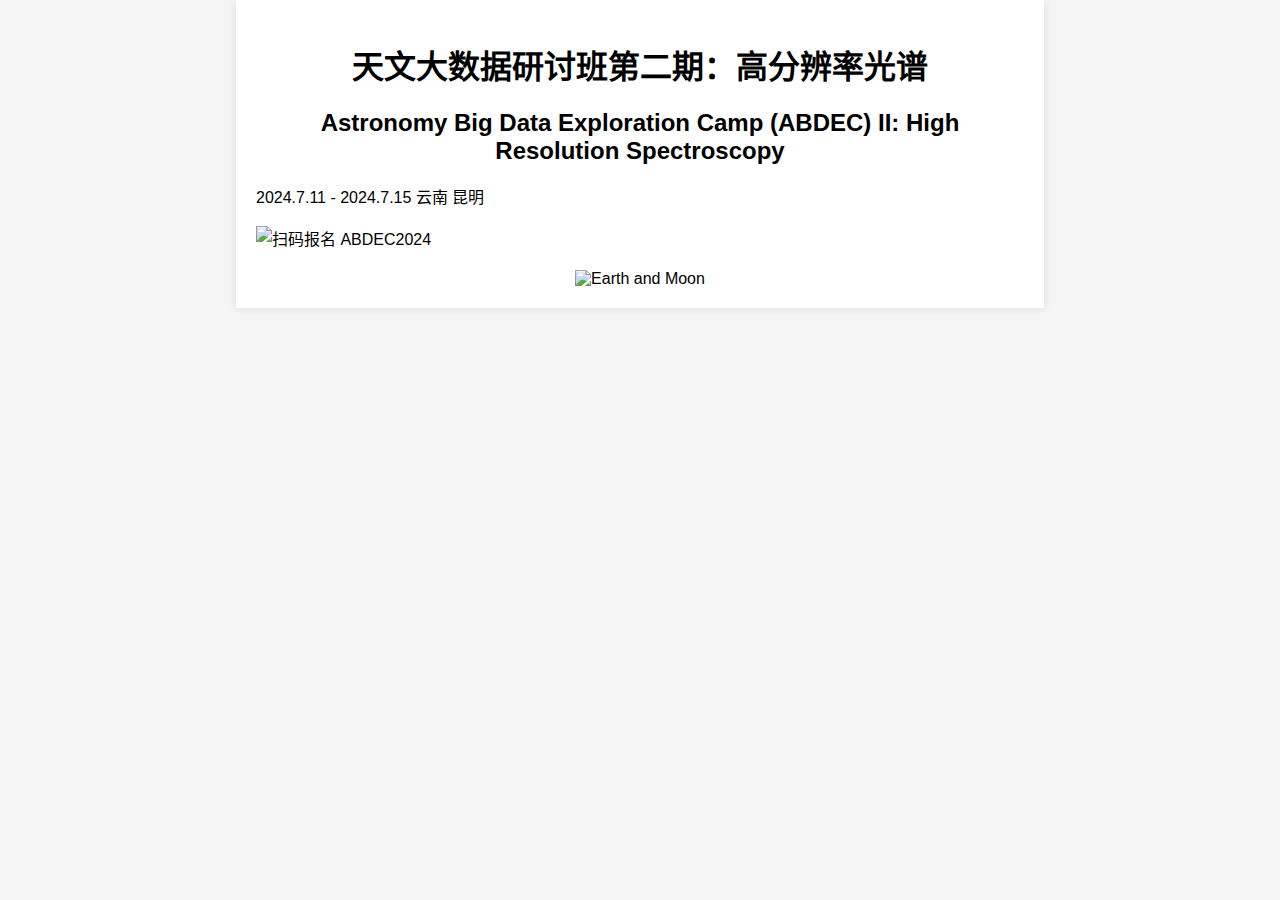
==== index.html @ 36eb04c5 "html" ====
<!DOCTYPE html>
<html lang="zh-CN">
<head>
    <meta charset="UTF-8">
    <meta name="viewport" content="width=device-width, initial-scale=1.0">
    <title>天文大数据研讨班第二期：高分辨率光谱</title>
    <link rel="stylesheet" href="styles.css">
</head>
<body>
    <div class="container">
        <h1>天文大数据研讨班第二期：高分辨率光谱</h1>
        <h2>Astronomy Big Data Exploration Camp (ABDEC) II: High Resolution Spectroscopy</h2>
        <p>2024.7.11 - 2024.7.15 云南 昆明</p>
        <!-- 内容略 -->
        <img src="images/qrcode.png" alt="扫码报名 ABDEC2024">
        <div class="footer">
            <img src="images/earth_moon.png" alt="Earth and Moon">
        </div>
    </div>
    <script src="script.js"></script>
</body>
</html>
---- styles.css ----
body {
    font-family: Arial, sans-serif;
    margin: 0;
    padding: 0;
    background-color: #f5f5f5;
}

.container {
    width: 60%;
    margin: 0 auto;
    background-color: #fff;
    padding: 20px;
    box-shadow: 0 0 10px rgba(0, 0, 0, 0.1);
}

h1, h2, h3 {
    text-align: center;
}

p, ul, li {
    font-size: 16px;
    line-height: 1.6;
}

ul {
    list-style-type: disc;
    padding-left: 20px;
}

.footer {
    text-align: center;
    margin-top: 20px;
}

.footer img {
    width: 100px;
    height: auto;
}
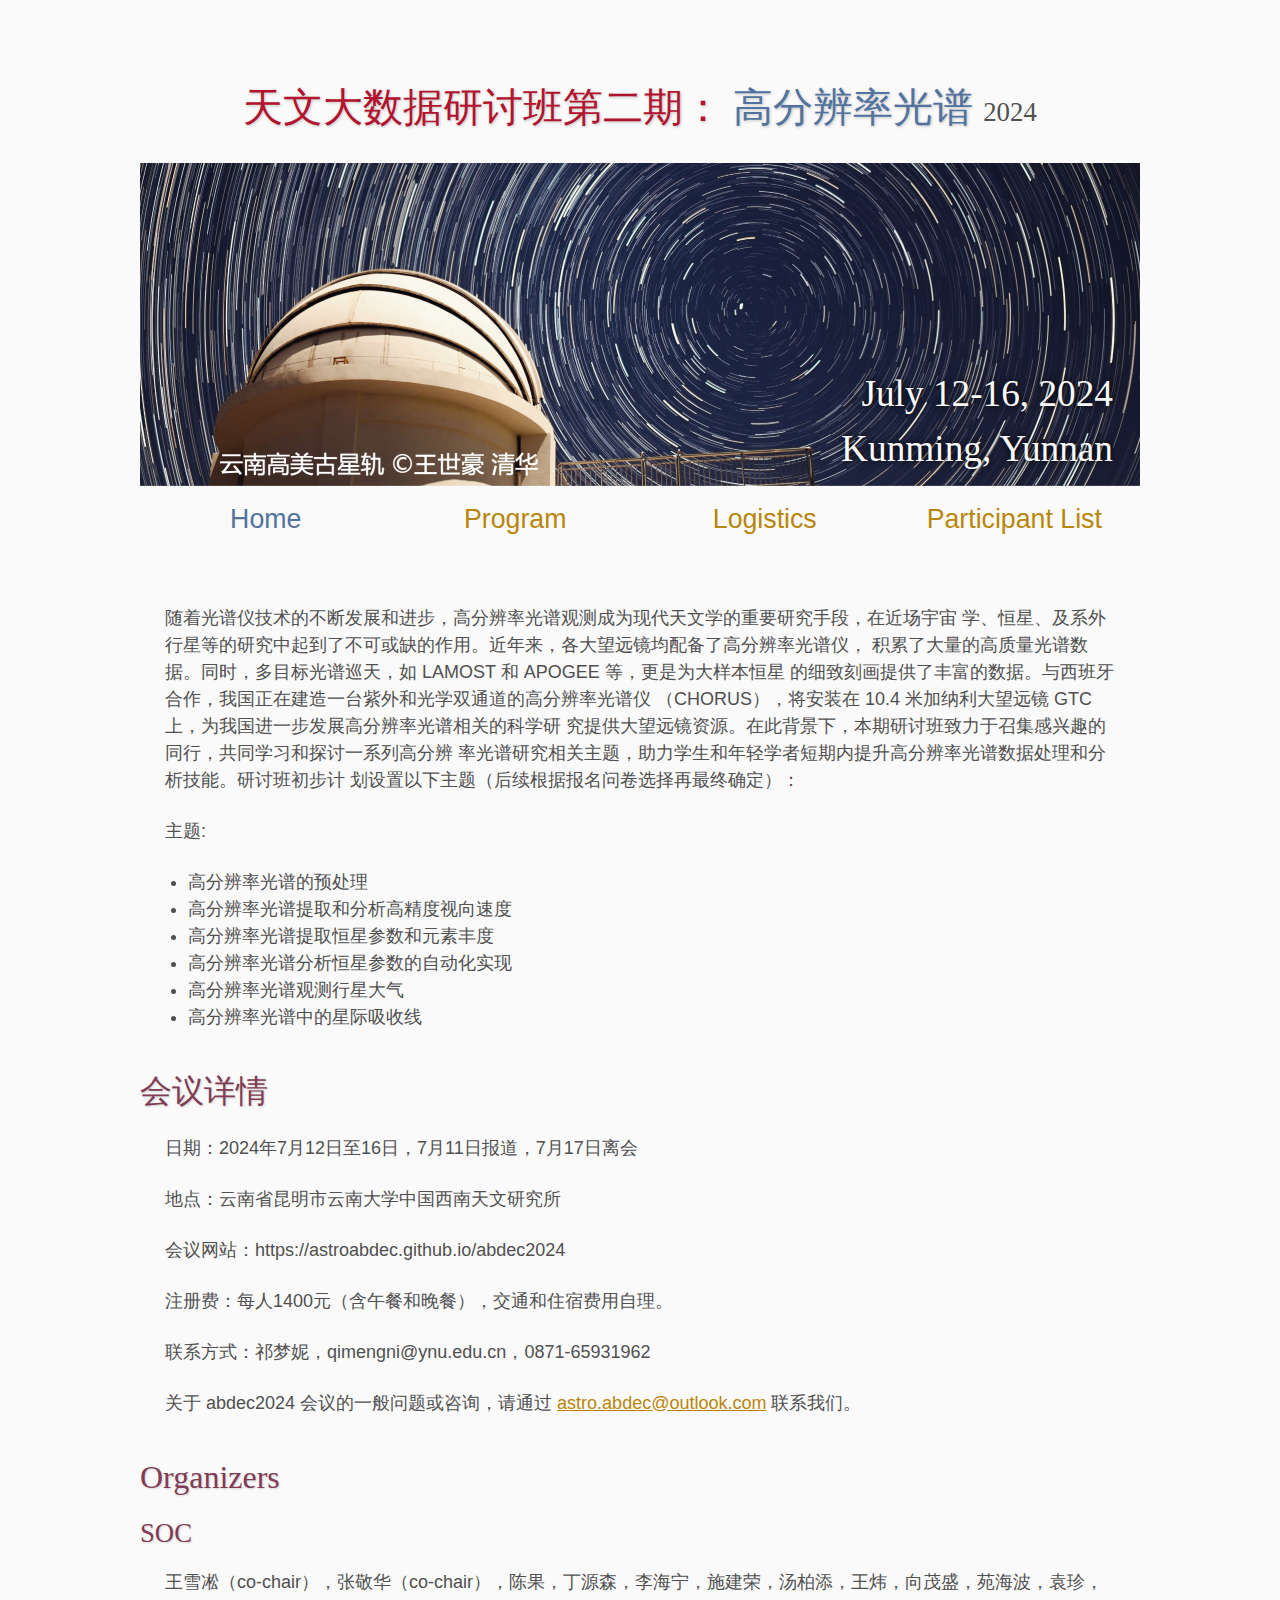
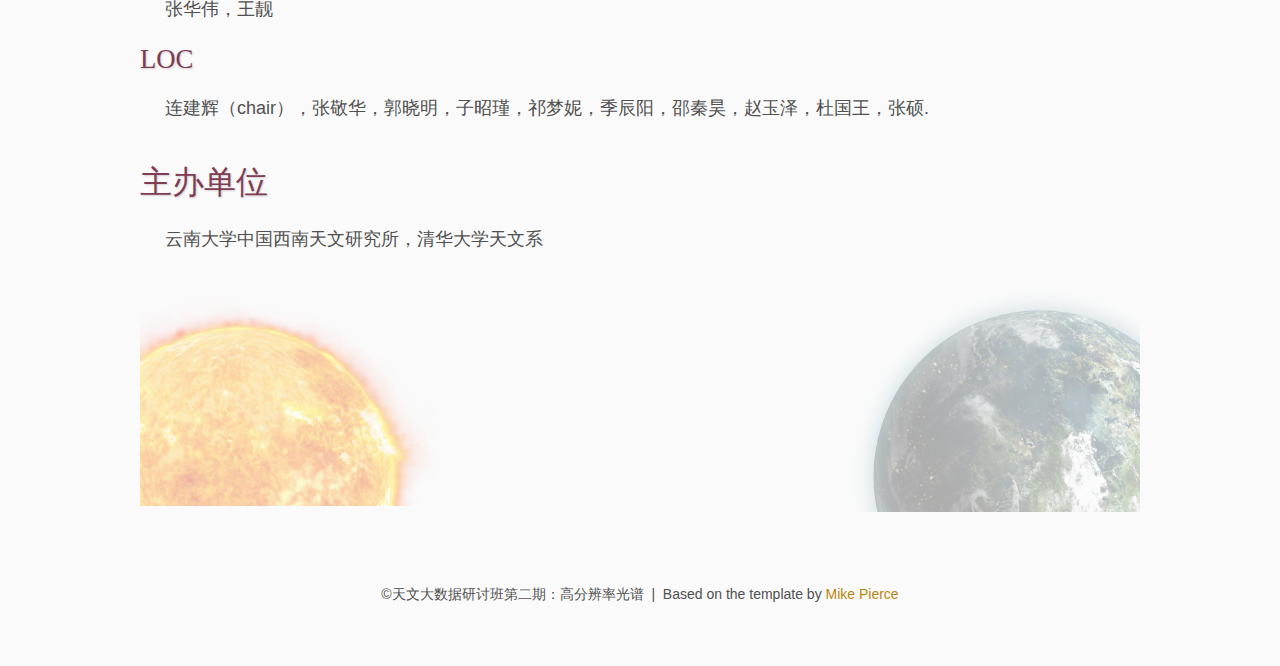
==== commit 66179d7d: "update web html" ====
--- a/index.html
+++ b/index.html
@@ -1,22 +1,92 @@
+
 <!DOCTYPE html>
-<html lang="zh-CN">
-<head>
-    <meta charset="UTF-8">
-    <meta name="viewport" content="width=device-width, initial-scale=1.0">
-    <title>天文大数据研讨班第二期：高分辨率光谱</title>
-    <link rel="stylesheet" href="styles.css">
-</head>
-<body>
-    <div class="container">
-        <h1>天文大数据研讨班第二期：高分辨率光谱</h1>
-        <h2>Astronomy Big Data Exploration Camp (ABDEC) II: High Resolution Spectroscopy</h2>
-        <p>2024.7.11 - 2024.7.15 云南 昆明</p>
-        <!-- 内容略 -->
-        <img src="images/qrcode.png" alt="扫码报名 ABDEC2024">
-        <div class="footer">
-            <img src="images/earth_moon.png" alt="Earth and Moon">
-        </div>
+<html lang="en">
+  <head>
+    <meta http-equiv="content-type" content="text/html; charset=UTF-8">
+    <base href=".">
+    <link rel="shortcut icon" type="image/png" href="assets/favicon.png">
+    <link rel="stylesheet" type="text/css" media="all" href="assets/main.css">
+    <meta name="description" content="EPF2023">
+    <meta name="resource-type" content="document">
+    <meta name="distribution" content="global">
+    <meta name="KeyWords" content="Conference">
+    <title>高分辨率光谱 <- 天文大数据研讨班第二期</title>
+  </head>
+  <body>
+    <div class="banner"> <img src="assets/banner_.png" class="imgbanner" alt="Astronomy Big Data Exploration Camp (ABDEC) II: High Resolution Spectroscopy">
+      <div class="top-left"> <span class="title1">天文大数据研讨班第二期： </span><span
+
+          class="title2">高分辨率光谱</span> <span class="year">2024</span> 
+      </div>
+      
+      <div class="bottom-right">&nbsp; July 12-16, 2024<br>
+        Kunming, Yunnan</div>
+      <div class="cite"></div>
     </div>
-    <script src="script.js"></script>
-</body>
+    <table class="navigation">
+      <tbody>
+        <tr>
+          <td class="navigation"> <a class="current" title="Conference Home Page"
+
+              href="/abdec2024">Home</a> </td>
+          
+          </td>
+          <td class="navigation"> <a title="Conference Program" href="#">Program</a>
+          </td>
+          <td class="navigation"> <a title="Logistics of the Conference" href="#">Logistics</a>
+          </td>
+          <td class="navigation"> <a title="Conference Participant List" href="participant_list.html">Participant
+              List</a> </td>
+        </tr>
+      </tbody>
+    </table>
+    <br>
+    
+    <p>随着光谱仪技术的不断发展和进步，高分辨率光谱观测成为现代天文学的重要研究手段，在近场宇宙
+        学、恒星、及系外行星等的研究中起到了不可或缺的作用。近年来，各大望远镜均配备了高分辨率光谱仪，
+        积累了大量的高质量光谱数据。同时，多目标光谱巡天，如 LAMOST 和 APOGEE 等，更是为大样本恒星
+        的细致刻画提供了丰富的数据。与西班牙合作，我国正在建造一台紫外和光学双通道的高分辨率光谱仪
+        （CHORUS），将安装在 10.4 米加纳利大望远镜 GTC 上，为我国进一步发展高分辨率光谱相关的科学研
+        究提供大望远镜资源。在此背景下，本期研讨班致力于召集感兴趣的同行，共同学习和探讨一系列高分辨
+        率光谱研究相关主题，助力学生和年轻学者短期内提升高分辨率光谱数据处理和分析技能。研讨班初步计
+        划设置以下主题（后续根据报名问卷选择再最终确定）：</p>
+      <p>主题:</p>
+      <ul class="list">
+        <li class="list">高分辨率光谱的预处理</li>
+        <li class="list">高分辨率光谱提取和分析高精度视向速度</li>
+        <li class="list">高分辨率光谱提取恒星参数和元素丰度</li>
+        <li class="list">高分辨率光谱分析恒星参数的自动化实现</li>
+        <li class="list">高分辨率光谱观测行星大气</li>
+        <li class="list">高分辨率光谱中的星际吸收线</li>
+      </ul>
+      <h2>会议详情</h2> 
+      <p>日期：2024年7月12日至16日，7月11日报道，7月17日离会</p>
+      <p>地点：云南省昆明市云南大学中国西南天文研究所</p>
+      <p>会议网站：https://astroabdec.github.io/abdec2024</p>
+      <p>注册费：每人1400元（含午餐和晚餐），交通和住宿费用自理。</p>
+      <p>联系方式：祁梦妮，qimengni@ynu.edu.cn，0871-65931962</p>
+      <p>
+        关于 abdec2024 会议的一般问题或咨询，请通过 <a href="mailto:astro.abdec@outlook.com">astro.abdec@outlook.com</a> 联系我们。
+      </p>
+
+    
+    <h2>Organizers</h2>
+        <h3 class="two-colum-title">SOC</h3>
+        <p>王雪凇（co-chair），张敬华（co-chair），陈果，丁源森，李海宁，施建荣，汤柏添，王炜，向茂盛，苑海波，袁珍，张华伟，王靓</p>
+    <h3 class="two-colum-title">LOC</h3>
+    <p>连建辉（chair），张敬华，郭晓明，子昭瑾，祁梦妮，季辰阳，邵秦昊，赵玉泽，杜国王，张硕.
+    </p>
+   
+    <h2>主办单位</h2>
+    <p>云南大学中国西南天文研究所，清华大学天文系</p>
+    <div class="images-side-by-side">
+        <img src="assets/sun.png" style="" alt="Sun Image" class="side-image_sun">
+        <img src="assets/earth.png" alt="Earth Image" class="side-image_earth">
+    </div>
+    <footer> ©天文大数据研讨班第二期：高分辨率光谱 &nbsp;|&nbsp; Based
+      on the template by <a href="https://github.com/mikepierce">Mike Pierce</a>
+    </footer>
+
+
+  </body>
 </html>
--- a/assets/main.css
+++ b/assets/main.css
@@ -0,0 +1,175 @@
+/* main.css */
+
+/* These are the colors and fonts used throughout the webpage.
+ * I've listed them here so that a user may easily
+ * do a search-and-replace for these to change the site theme.
+ *   'Roboto',sans-serif; Font for the title text
+ *   'Roboto-Slab',serif; Font for the body text 
+ *   #fafafa; Background color of the site
+ *   #505050; Foreground (text) color of the site
+ *   #52739e; Navy, "Template" in the logo, current page in navigation, special titles in the Program
+ *   #b2132e; Reddish, "Conference" in the logo, hover color for links
+ *   #813c54; Heading color, titles in the Program
+ *   #b8860b; Dark Goldenrod, color for links
+ */
+
+@import url("font.css");
+
+*{
+    border:0;
+    font:inherit;
+    font-size:1em;
+    margin:0;
+    padding:0;
+    vertical-align:baseline;
+}
+
+body{
+    background-color: #fafafa;
+    background-size: cover;
+    background-attachment: fixed;
+    color: #505050; 
+    text-align:left;
+    font-family:'Roboto',sans-serif;
+    font-size:1em;
+    line-height:1.5em;
+    margin: 60px auto;
+    width: 1000px;
+}
+
+a{color: #b8860b; text-decoration:none;}
+a.current{color: #52739e;}
+a.current:hover{color: #e82945;}
+a:hover{color: #b2132e;}
+a:active{color: #e82945;}
+h1,h2,h3,h4{clear:left; color: #813c54; margin:1.5em 0em 1em 0em; font-family:'Roboto Slab',serif; text-shadow: 1px 1px 2px #d0d0d0;}
+h1{font-size:2.67em;}
+h2{font-size:2.00em;}
+h3{font-size:1.67em;}
+h4{font-size:1.33em;}
+p{list-style:none; margin:24px auto 24px auto; padding:0px; width:950px; text-align:left;}
+p,li{font-size:18px; line-height:1.5;}
+li a, p a {text-decoration:underline; text-decoration-color:#b8860b;}
+ul{list-style:none; margin:20px auto 0px auto; padding:0px; width:800px; text-align:left;}
+ul li{list-style:none; margin:0px auto 0px auto; padding:0px; text-align:left;}
+i,em{font-style:italic;}
+b,strong{font-weight:bold;}
+sup{
+    vertical-align: super;
+    font-size: 0.8em;
+    line-height: 0;
+}
+sub{
+    vertical-align: sub;
+    font-size: 0.8em;
+    line-height: 0;
+}
+table{
+    width: 1000px;
+    margin: 12px auto 24px auto;
+    float: center;
+    /* UNCOMMENT THIS FOR DEBUGGING THE ALIGNMENT */
+    /*border: 1px solid black;*/
+}
+th,td{
+    text-align: left;
+    /* UNCOMMENT THIS FOR DEBUGGING THE ALIGNMENT */
+    /*border: 1px solid black;*/
+}
+
+/* Website Banner */
+.banner {position: relative; font-family:'Roboto Slab',serif;}
+.top-left {font-size:2.5em; color: #505050; background: #fafafa; text-align: center; width: 1000px; height: 67px; position: absolute; padding: 36px 0 0 0; top: 0px;}
+.bottom-right {font-size:2.33em; color: #fafafa; line-height: 1.5em; width: auto; height: 100px; padding: 0px 27px 27px 0px; text-align: right; position: absolute; bottom: 0px; right: 0px; text-shadow: 0px 0px 6px #000000;}
+.cite{font-size:0.7em;line-height: 0.7em;vertical-align: bottom;color:#fafafa;width: auto;height: 20px;position: absolute; bottom: 0px; left: 5px;}
+/* Conference Title Logo */
+.title1{color: #b2132e; text-shadow: 1px 1px 3px #c0c0c0;} 
+.title2{color: #52739e; text-shadow: 1px 1px 3px #c0c0c0;}
+.year{color: #505050; font-size:0.67em; font-weight: lighter;}
+
+/* Navigation Links (Home, Registration, etc) */
+table.navigation{width:1000px;}
+td.navigation{font-size:1.67em; white-space:nowrap; width:20%; text-align:center; vertical-align:middle; padding:0px 0px 0px 0px;}
+/*  左右两列*/
+h3.two-colum-title { margin: 20px auto 0px auto;}
+div.two-column-layout {margin-top: 0px;margin-left: auto;width: 100%;display: grid; /* 使用 CSS Grid 布局 */
+    grid-template-columns: 60% 40%; /* 将容器分成两列，每列的宽度平分 */
+    grid-gap: 0px; padding-left: 20px;/* 设置列之间的间隔为 0px */}
+ul.list {list-style:circle; margin-left: 24px;}
+li.list{list-style:disc;margin-left: 24px;}
+/*table in logistic page*/
+table.list{border-collapse: collapse; margin-left: 24px;border: 1px solid black;width: 850px;}
+td.note {text-align: center;}
+td.border {border: 1px solid black;text-align: center; vertical-align:middle;}
+th.border {border: 1px solid black;text-align: center;}
+ol{margin-left: 48px;}
+/* Sponsor Images */
+table.sponsors{width:400px;margin-top: 100px;margin-bottom: 0px;}
+td.sponsor{white-space:nowrap; width:40%; text-align:left; vertical-align:bottom; padding:5% 5% 5% 5%;}
+td.sponsor_gap{white-space:nowrap; width:20%; text-align:left; vertical-align:bottom; padding:5% 5% 5% 5%;}
+td.sponsor img{width: 80%;}
+span.title-special{padding: 12px 12px 12px 4px;width: 90%; font-size:1.5em; color: #52739e; height:32px; font-family:'Roboto Slab',serif; text-shadow: 1px 1px 2px #d0d0d0;}
+/* The Table on the Program Page */
+td.room{padding: 4px 12px 4px 4px; width: 90%; vertical-align:bottom; font-size:1.67em; color: #52739e; height:32px;}
+td.date{white-space:nowrap; width:130px; text-align:right; vertical-align:middle; padding:4px 16px 0px 0px;}
+td.title{padding: 4px 12px 4px 4px; width: 90%; vertical-align:top; font-size:1.5em; color: #813c54; height:32px; font-family:'Roboto Slab',serif; text-shadow: 1px 1px 2px #d0d0d0; }
+td.title-special{padding: 4px 12px 4px 4px; width: 90%; vertical-align:top; font-size:1.5em; color: #52739e; height:32px; font-family:'Roboto Slab',serif; text-shadow: 1px 1px 2px #d0d0d0;}
+td.speaker{padding: 4px 12px 4px 4px; font-style: italic; font-size:1em; max-height:999999px}
+td.abstract{padding: 4px 12px 12px 4px; font-size:1em; max-height:999999px}
+td.abstract img{display: block; margin: 4px auto 8px auto}
+table.plenary{padding-top: 8px; background: #ffffff;}
+
+/* Registration and Directions iframes and Images */
+iframe.registration{display:block; margin:1em auto 2em auto; width:700px; height:1400px; border:none;}
+iframe.directions{display:block; margin:1em auto 2em auto; width:800px; height:400px; border:none;}
+img.center{display:block; width:67%; margin:1em auto 2em auto;}
+
+/* Participant list Images */
+table.flyers{width:800px;}
+td.participant_list{white-space:nowrap; width:50%; text-align:center; vertical-align:middle; padding:0px 0px 0px 0px;}
+td.sponsor img{width: 100%}
+
+footer{font-size:0.875em; margin-top:5em; text-align:center;}
+
+/* My hacky way of making the site mobile-friendly */
+@media only screen and (max-width: 1100px) {
+    h2{font-size:3.00em;}
+    h3{font-size: 2.00em;}
+    p{font-size:1.5em; line-height:1.5em;}
+    div.two-column-layout{font-size: 0.75em;}
+    ul li{font-size:2em; line-height:2em;}
+    ol li{font-size:1.5em; line-height:1.5em;}
+    ul.list{font-size:0.75em; line-height:0.75em;}
+    th,td,tr{font-size:1.5em; line-height:1.5em;}
+    td.date{font-size:1em; padding-top:0.5em;}
+    td.navigation{font-size:1.5em; padding:0px 20px 0px 20px;}
+    table.footer{font-size:0.33em;}
+    table.list{font-size: 0.5em;}
+    td.note{font-size: 1em;}
+}
+
+
+.imgbanner{
+    width:100%;
+}
+.images-side-by-side {
+    display: flex;
+    justify-content: space-between;
+    align-items: center;
+    margin: 20px 0;
+}
+
+.side-image_sun {
+    width: 50%;
+    height: auto;
+    max-width: 300px;
+}
+
+
+.side-image_earth {
+    width: 50%;
+    height: auto;
+    max-width: 300px;
+}
+
+
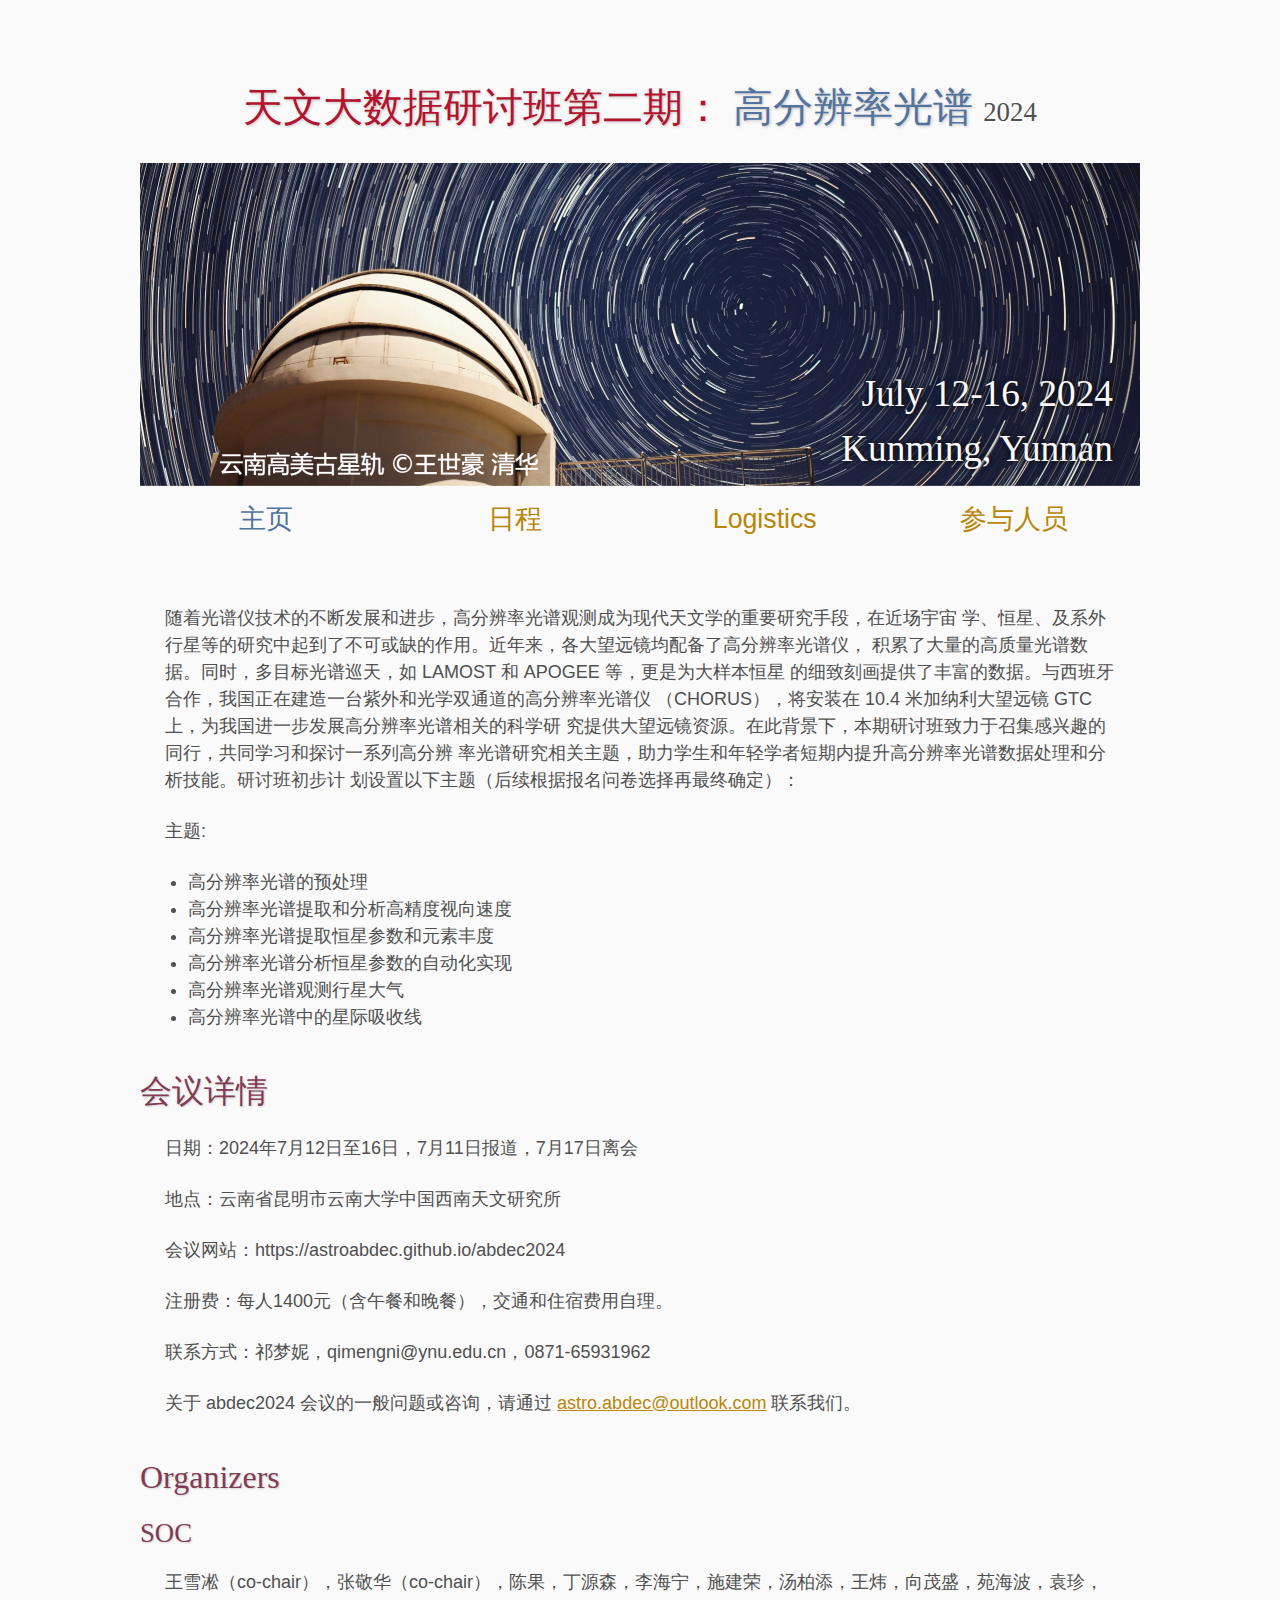
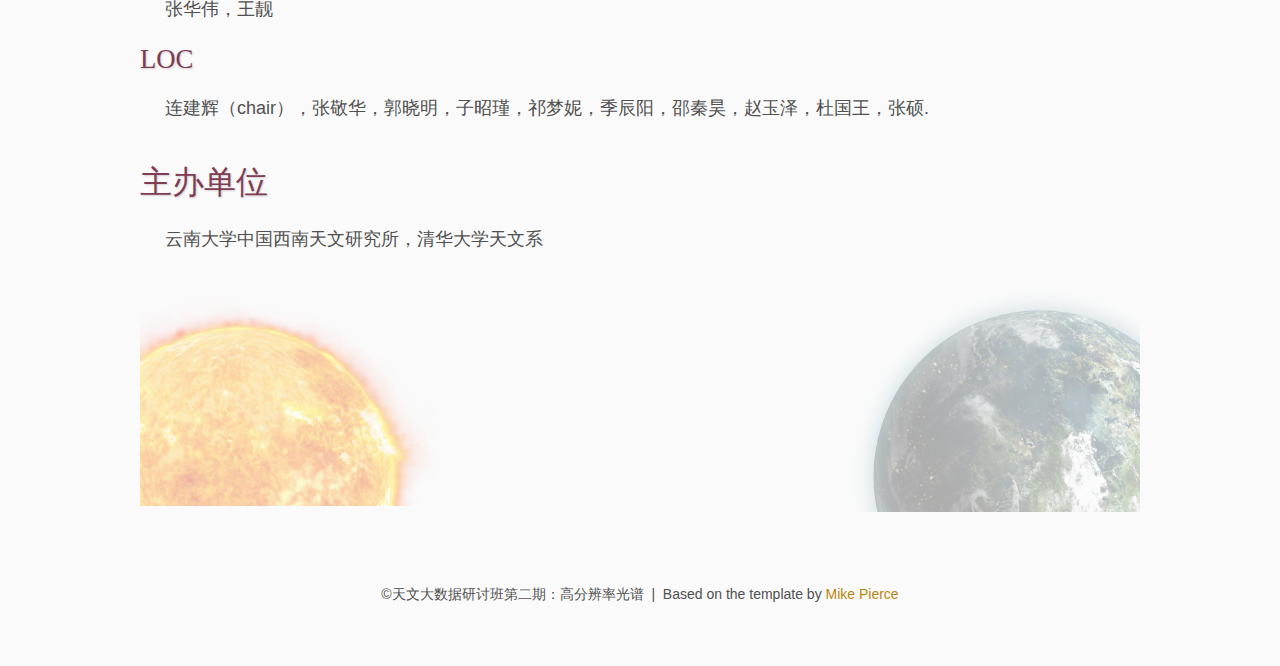
==== commit 57be87f8: "增加日程界面" ====
--- a/index.html
+++ b/index.html
@@ -28,15 +28,14 @@
         <tr>
           <td class="navigation"> <a class="current" title="Conference Home Page"
 
-              href="/abdec2024">Home</a> </td>
+              href="/abdec2024">主页</a> </td>
           
           </td>
-          <td class="navigation"> <a title="Conference Program" href="#">Program</a>
+          <td class="navigation"> <a title="Conference Program" href="#">日程</a>
           </td>
           <td class="navigation"> <a title="Logistics of the Conference" href="#">Logistics</a>
           </td>
-          <td class="navigation"> <a title="Conference Participant List" href="participant_list.html">Participant
-              List</a> </td>
+          <td class="navigation"> <a title="Conference Participant List" href="participant_list.html">参与人员</a> </td>
         </tr>
       </tbody>
     </table>
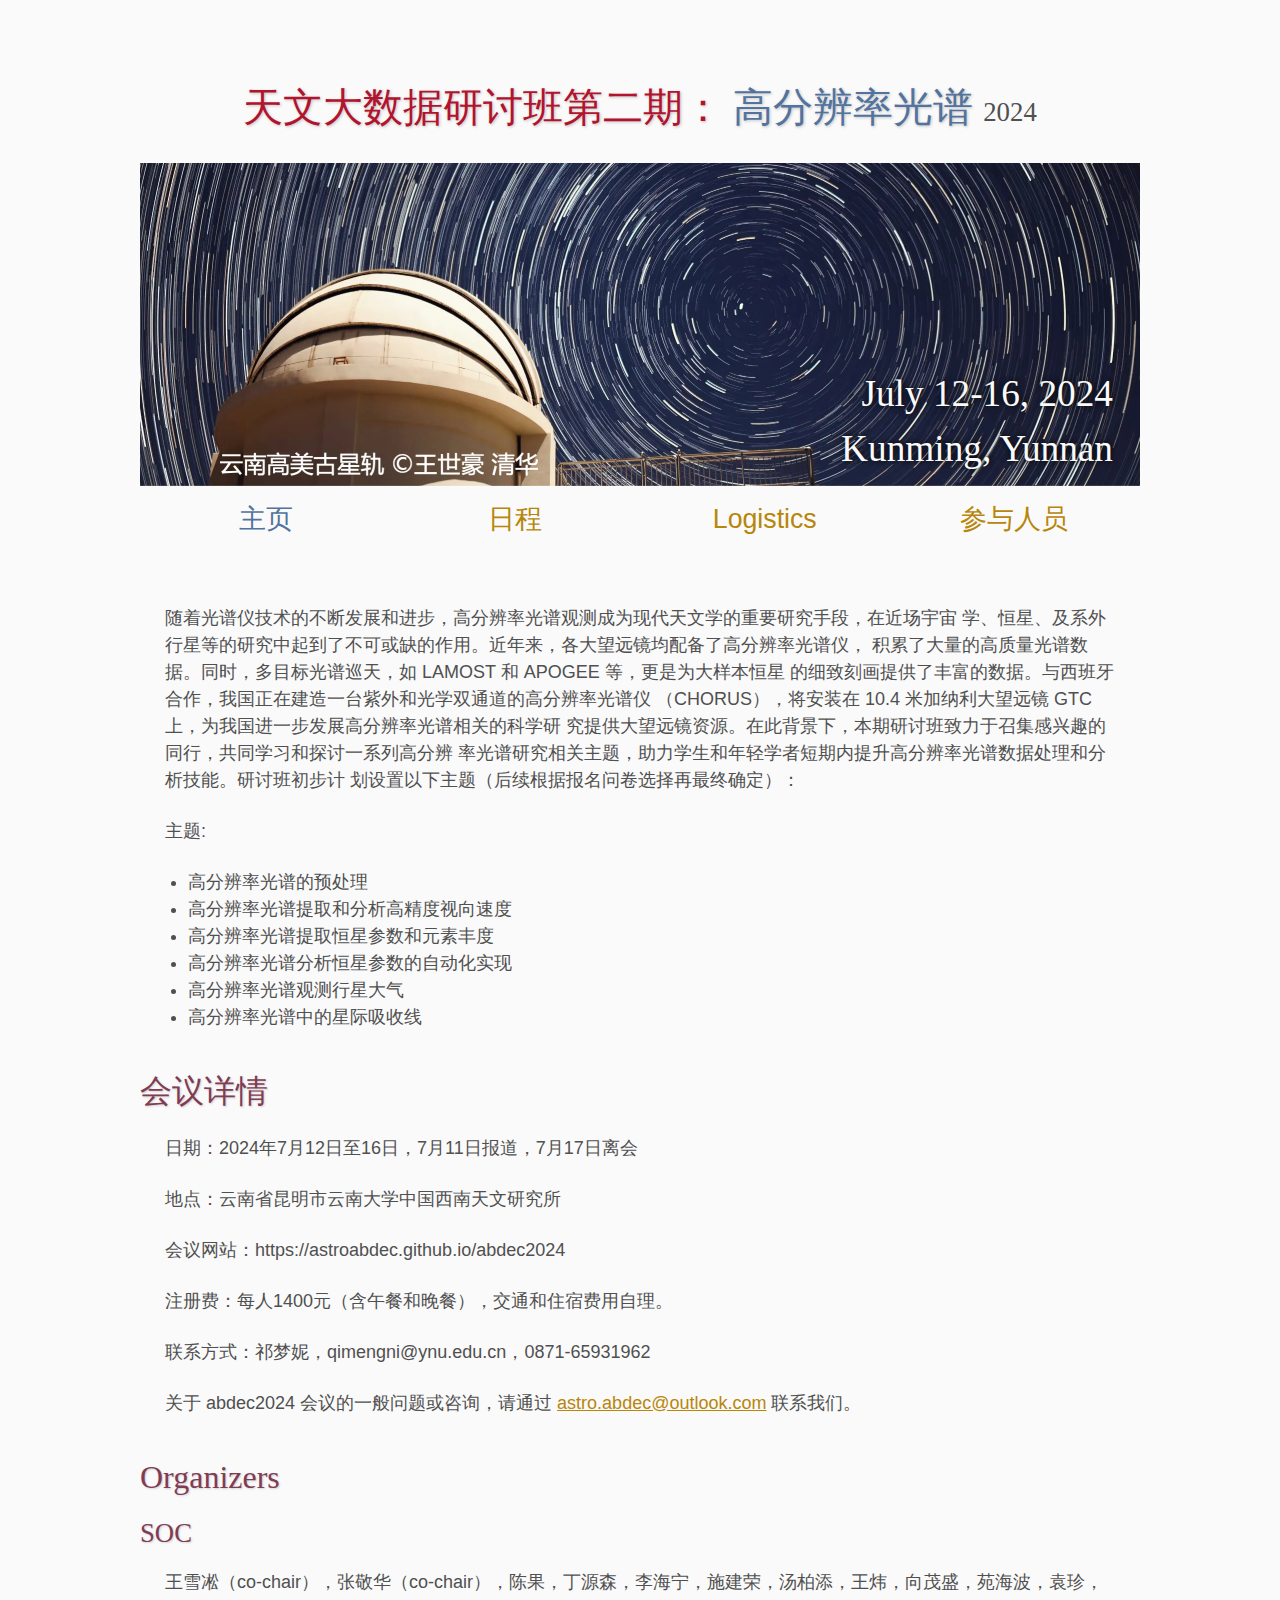
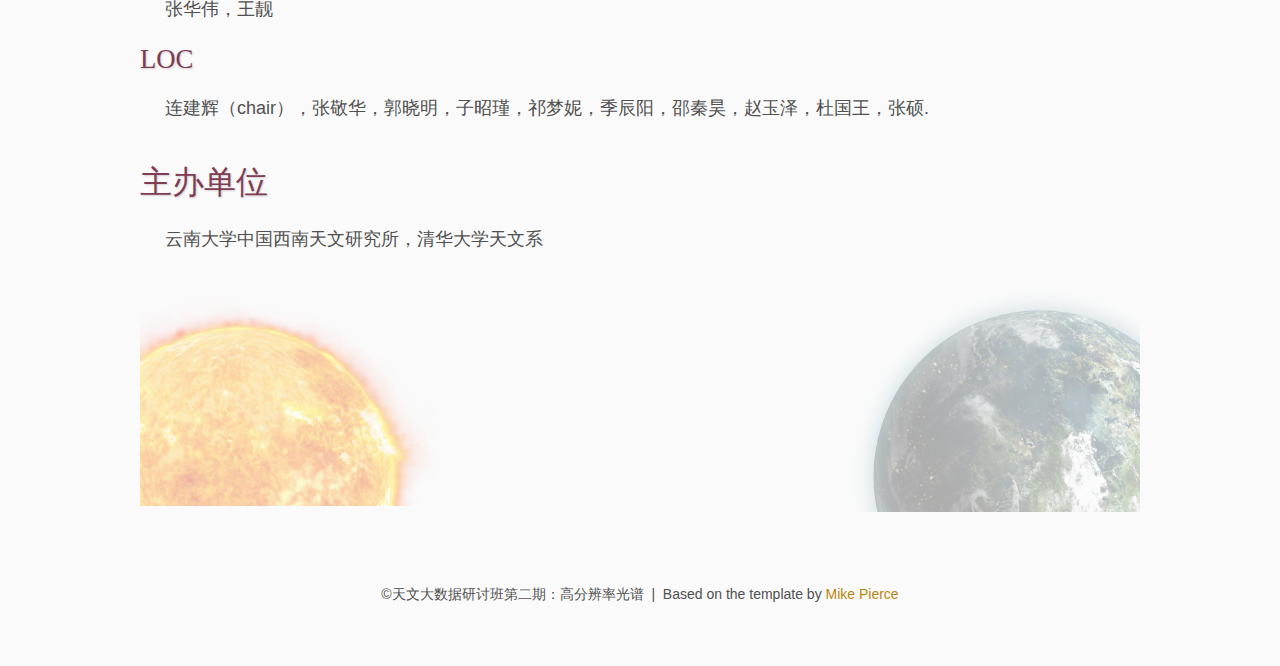
==== commit 09609cdc: "add program" ====
--- a/index.html
+++ b/index.html
@@ -13,7 +13,7 @@
     <title>高分辨率光谱 <- 天文大数据研讨班第二期</title>
   </head>
   <body>
-    <div class="banner"> <img src="assets/banner_.png" class="imgbanner" alt="Astronomy Big Data Exploration Camp (ABDEC) II: High Resolution Spectroscopy">
+    <div class="banner"> <img src="assets/banner_.webp" class="imgbanner" alt="Astronomy Big Data Exploration Camp (ABDEC) II: High Resolution Spectroscopy">
       <div class="top-left"> <span class="title1">天文大数据研讨班第二期： </span><span
 
           class="title2">高分辨率光谱</span> <span class="year">2024</span> 
@@ -31,7 +31,7 @@
               href="/abdec2024">主页</a> </td>
           
           </td>
-          <td class="navigation"> <a title="Conference Program" href="#">日程</a>
+          <td class="navigation"> <a title="Conference Program" href="program.html">日程</a>
           </td>
           <td class="navigation"> <a title="Logistics of the Conference" href="#">Logistics</a>
           </td>
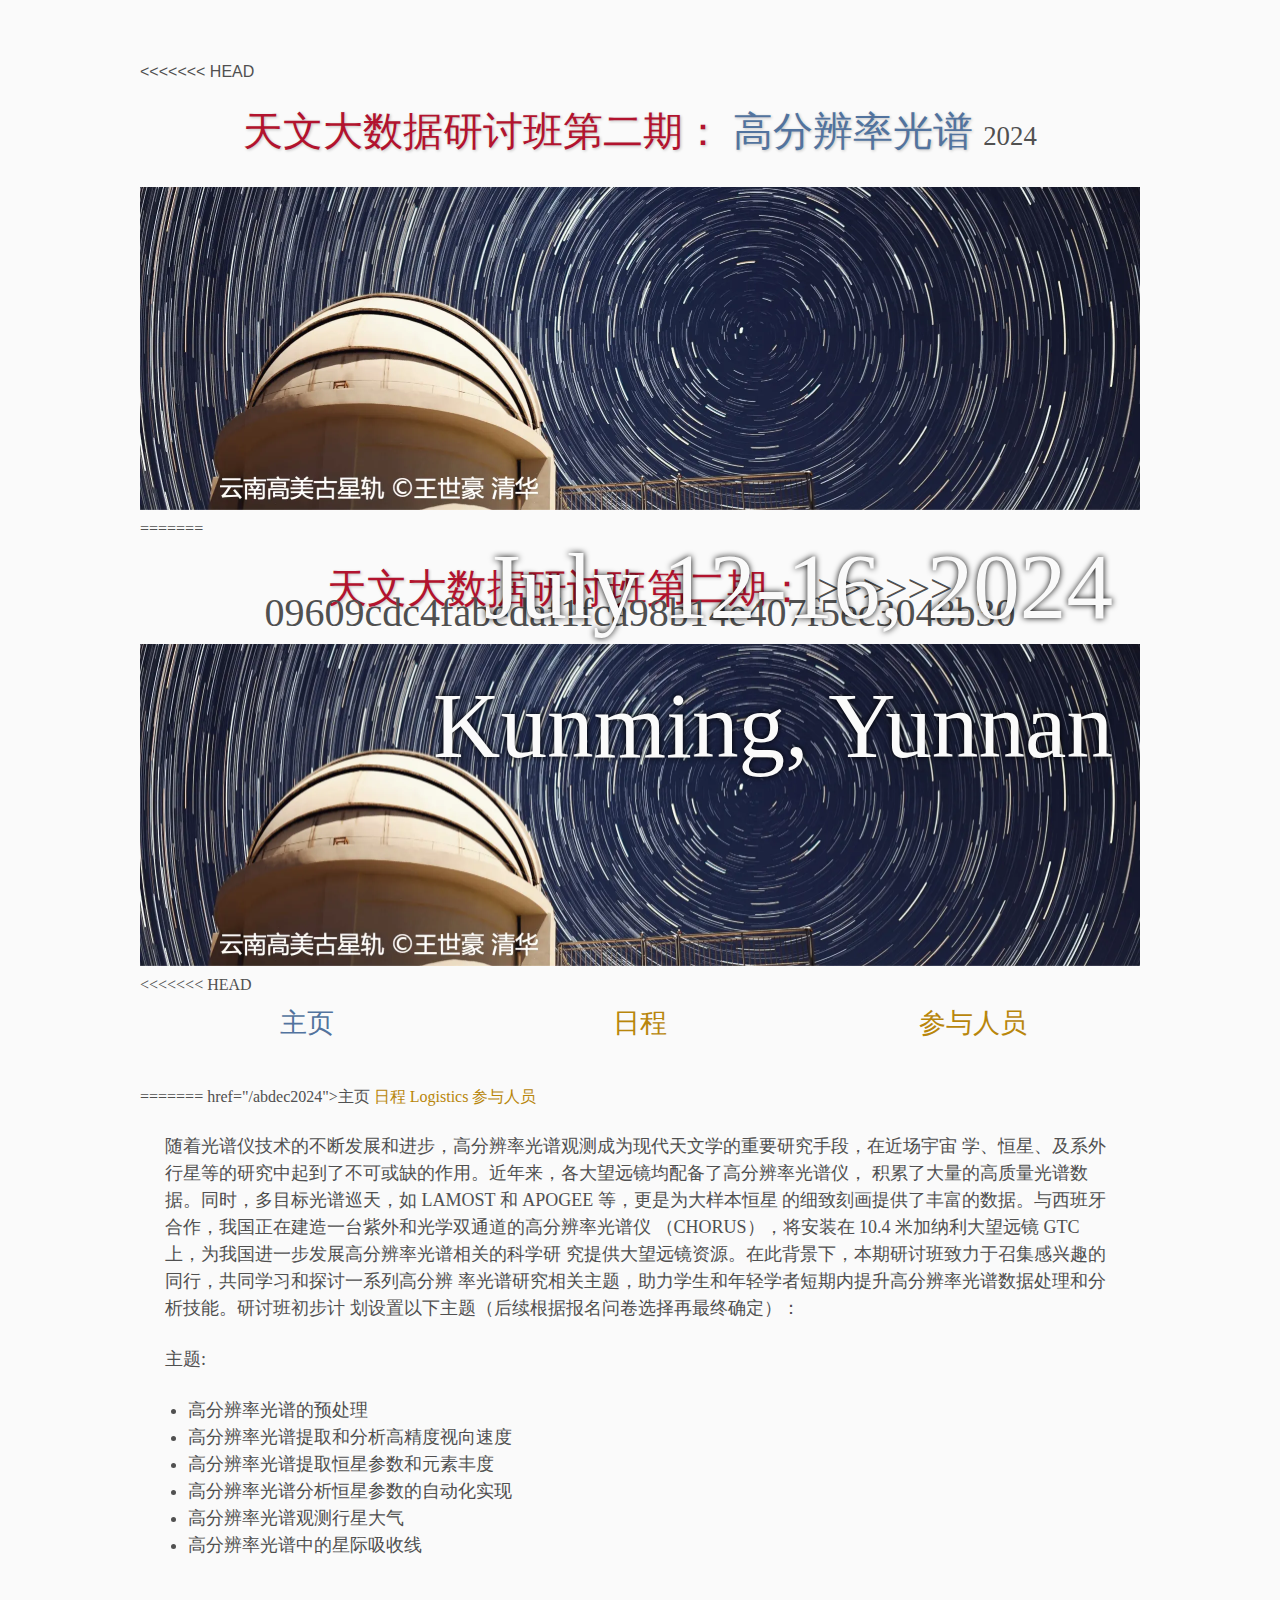
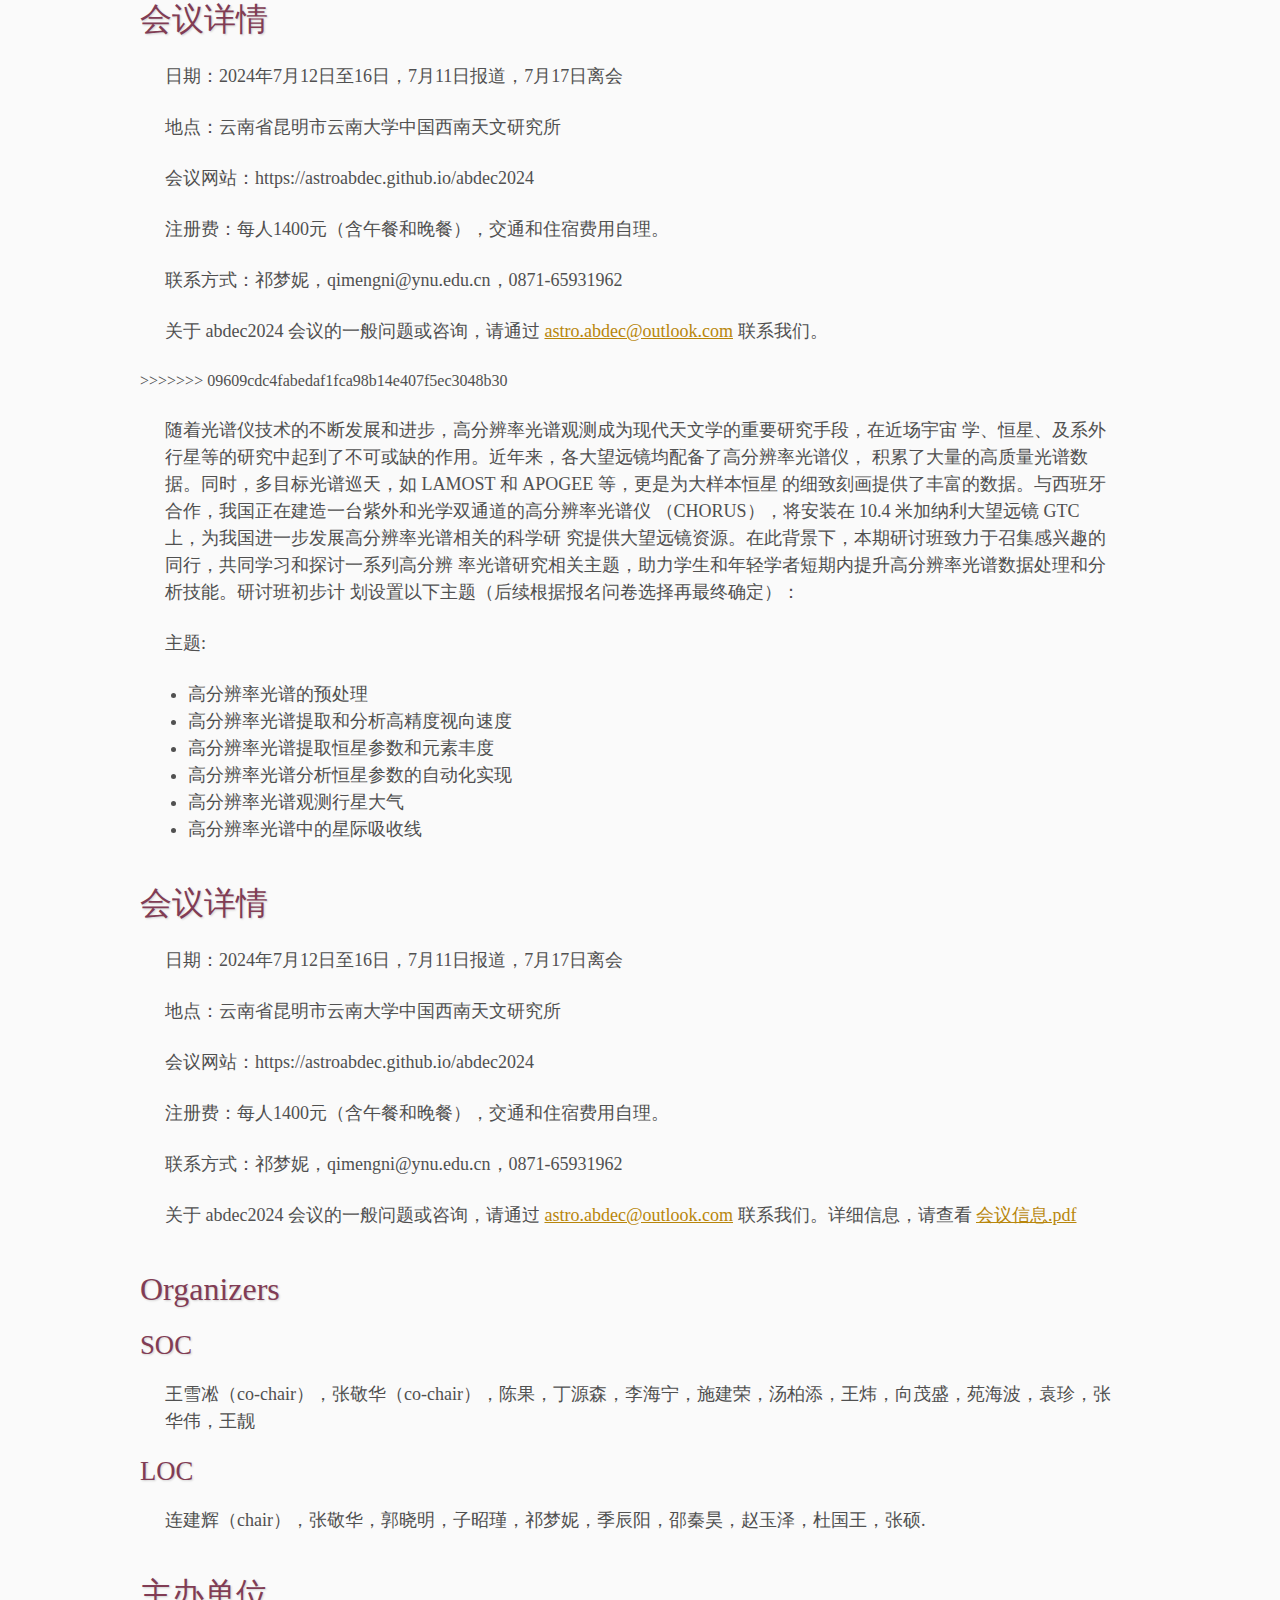
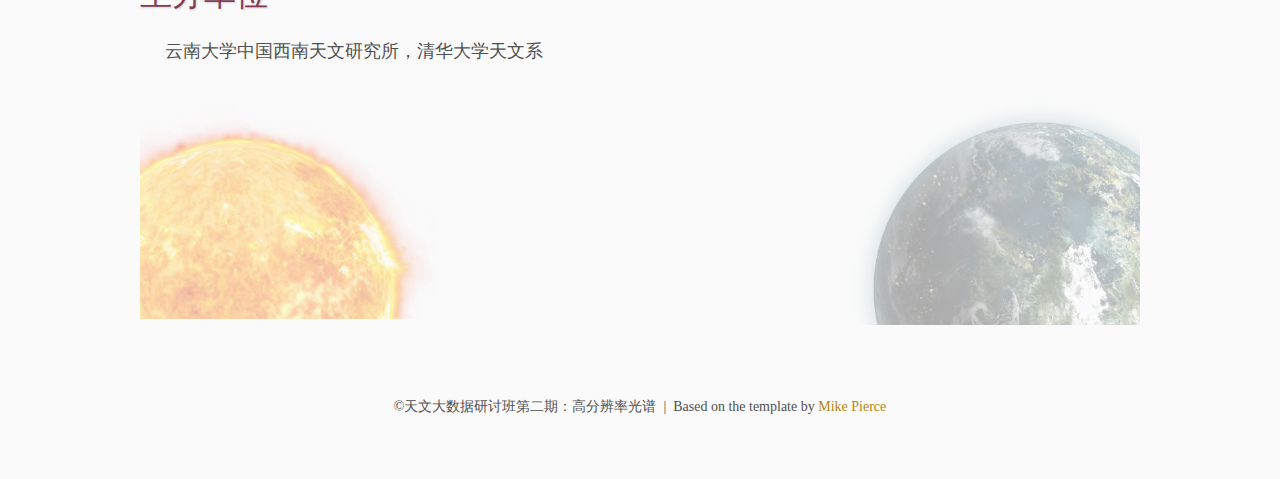
==== commit e5ab3c69: "增加 pdf" ====
--- a/index.html
+++ b/index.html
@@ -1,6 +1,24 @@
-
 <!DOCTYPE html>
 <html lang="en">
+<<<<<<< HEAD
+	<head>
+		<meta http-equiv="content-type" content="text/html; charset=UTF-8">
+		<base href=".">
+		<link rel="shortcut icon" type="image/png" href="assets/favicon.png">
+		<link rel="stylesheet" type="text/css" media="all" href="assets/main.css">
+		<meta name="description" content="EPF2023">
+		<meta name="resource-type" content="document">
+		<meta name="distribution" content="global">
+		<meta name="KeyWords" content="Conference">
+		<title>高分辨率光谱 <- 天文大数据研讨班第二期</title>
+	</head>
+	<body>
+		<div class="banner"> <img src="assets/banner_.webp" class="imgbanner"
+				alt="Astronomy Big Data Exploration Camp (ABDEC) II: High Resolution Spectroscopy">
+			<div class="top-left"> <span class="title1">天文大数据研讨班第二期： </span><span class="title2">高分辨率光谱</span> <span
+					class="year">2024</span>
+			</div>
+=======
   <head>
     <meta http-equiv="content-type" content="text/html; charset=UTF-8">
     <base href=".">
@@ -15,19 +33,31 @@
   <body>
     <div class="banner"> <img src="assets/banner_.webp" class="imgbanner" alt="Astronomy Big Data Exploration Camp (ABDEC) II: High Resolution Spectroscopy">
       <div class="top-left"> <span class="title1">天文大数据研讨班第二期： </span><span
+>>>>>>> 09609cdc4fabedaf1fca98b14e407f5ec3048b30
 
-          class="title2">高分辨率光谱</span> <span class="year">2024</span> 
-      </div>
-      
-      <div class="bottom-right">&nbsp; July 12-16, 2024<br>
-        Kunming, Yunnan</div>
-      <div class="cite"></div>
-    </div>
-    <table class="navigation">
-      <tbody>
-        <tr>
-          <td class="navigation"> <a class="current" title="Conference Home Page"
+			<div class="bottom-right">&nbsp; July 12-16, 2024<br>
+				Kunming, Yunnan</div>
+			<div class="cite"></div>
+		</div>
+		<table class="navigation">
+			<tbody>
+				<tr>
+					<td class="navigation"> <a class="current" title="Conference Home Page" href="/abdec2024">主页</a>
+					</td>
 
+<<<<<<< HEAD
+					</td>
+					<td class="navigation"> <a title="Conference Program" href="program.html">日程</a>
+					</td>
+					<!-- <td class="navigation"> <a title="Logistics of the Conference" href="#">Logistics</a>
+					</td> -->
+					<td class="navigation"> <a title="Conference Participant List" href="participant_list.html">参与人员</a>
+					</td>
+				</tr>
+			</tbody>
+		</table>
+		<br>
+=======
               href="/abdec2024">主页</a> </td>
           
           </td>
@@ -67,25 +97,53 @@
       <p>
         关于 abdec2024 会议的一般问题或咨询，请通过 <a href="mailto:astro.abdec@outlook.com">astro.abdec@outlook.com</a> 联系我们。
       </p>
+>>>>>>> 09609cdc4fabedaf1fca98b14e407f5ec3048b30
 
-    
-    <h2>Organizers</h2>
-        <h3 class="two-colum-title">SOC</h3>
-        <p>王雪凇（co-chair），张敬华（co-chair），陈果，丁源森，李海宁，施建荣，汤柏添，王炜，向茂盛，苑海波，袁珍，张华伟，王靓</p>
-    <h3 class="two-colum-title">LOC</h3>
-    <p>连建辉（chair），张敬华，郭晓明，子昭瑾，祁梦妮，季辰阳，邵秦昊，赵玉泽，杜国王，张硕.
-    </p>
-   
-    <h2>主办单位</h2>
-    <p>云南大学中国西南天文研究所，清华大学天文系</p>
-    <div class="images-side-by-side">
-        <img src="assets/sun.png" style="" alt="Sun Image" class="side-image_sun">
-        <img src="assets/earth.png" alt="Earth Image" class="side-image_earth">
-    </div>
-    <footer> ©天文大数据研讨班第二期：高分辨率光谱 &nbsp;|&nbsp; Based
-      on the template by <a href="https://github.com/mikepierce">Mike Pierce</a>
-    </footer>
+		<p>随着光谱仪技术的不断发展和进步，高分辨率光谱观测成为现代天文学的重要研究手段，在近场宇宙
+			学、恒星、及系外行星等的研究中起到了不可或缺的作用。近年来，各大望远镜均配备了高分辨率光谱仪，
+			积累了大量的高质量光谱数据。同时，多目标光谱巡天，如 LAMOST 和 APOGEE 等，更是为大样本恒星
+			的细致刻画提供了丰富的数据。与西班牙合作，我国正在建造一台紫外和光学双通道的高分辨率光谱仪
+			（CHORUS），将安装在 10.4 米加纳利大望远镜 GTC 上，为我国进一步发展高分辨率光谱相关的科学研
+			究提供大望远镜资源。在此背景下，本期研讨班致力于召集感兴趣的同行，共同学习和探讨一系列高分辨
+			率光谱研究相关主题，助力学生和年轻学者短期内提升高分辨率光谱数据处理和分析技能。研讨班初步计
+			划设置以下主题（后续根据报名问卷选择再最终确定）：</p>
+		<p>主题:</p>
+		<ul class="list">
+			<li class="list">高分辨率光谱的预处理</li>
+			<li class="list">高分辨率光谱提取和分析高精度视向速度</li>
+			<li class="list">高分辨率光谱提取恒星参数和元素丰度</li>
+			<li class="list">高分辨率光谱分析恒星参数的自动化实现</li>
+			<li class="list">高分辨率光谱观测行星大气</li>
+			<li class="list">高分辨率光谱中的星际吸收线</li>
+		</ul>
+		<h2>会议详情</h2>
+		<p>日期：2024年7月12日至16日，7月11日报道，7月17日离会</p>
+		<p>地点：云南省昆明市云南大学中国西南天文研究所</p>
+		<p>会议网站：https://astroabdec.github.io/abdec2024</p>
+		<p>注册费：每人1400元（含午餐和晚餐），交通和住宿费用自理。</p>
+		<p>联系方式：祁梦妮，qimengni@ynu.edu.cn，0871-65931962</p>
+		<p>
+			关于 abdec2024 会议的一般问题或咨询，请通过 <a href="mailto:astro.abdec@outlook.com">astro.abdec@outlook.com</a> 联系我们。详细信息，请查看 <a href="assets/会议信息-天文大数据研讨班第二期高分辨率光谱.pdf">会议信息.pdf</a>
+		</p>
 
 
-  </body>
-</html>
+		<h2>Organizers</h2>
+		<h3 class="two-colum-title">SOC</h3>
+		<p>王雪凇（co-chair），张敬华（co-chair），陈果，丁源森，李海宁，施建荣，汤柏添，王炜，向茂盛，苑海波，袁珍，张华伟，王靓</p>
+		<h3 class="two-colum-title">LOC</h3>
+		<p>连建辉（chair），张敬华，郭晓明，子昭瑾，祁梦妮，季辰阳，邵秦昊，赵玉泽，杜国王，张硕.
+		</p>
+
+		<h2>主办单位</h2>
+		<p>云南大学中国西南天文研究所，清华大学天文系</p>
+		<div class="images-side-by-side">
+			<img src="assets/sun.png" style="" alt="Sun Image" class="side-image_sun">
+			<img src="assets/earth.png" alt="Earth Image" class="side-image_earth">
+		</div>
+		<footer> ©天文大数据研讨班第二期：高分辨率光谱 &nbsp;|&nbsp; Based
+			on the template by <a href="https://github.com/mikepierce">Mike Pierce</a>
+		</footer>
+
+
+	</body>
+</html>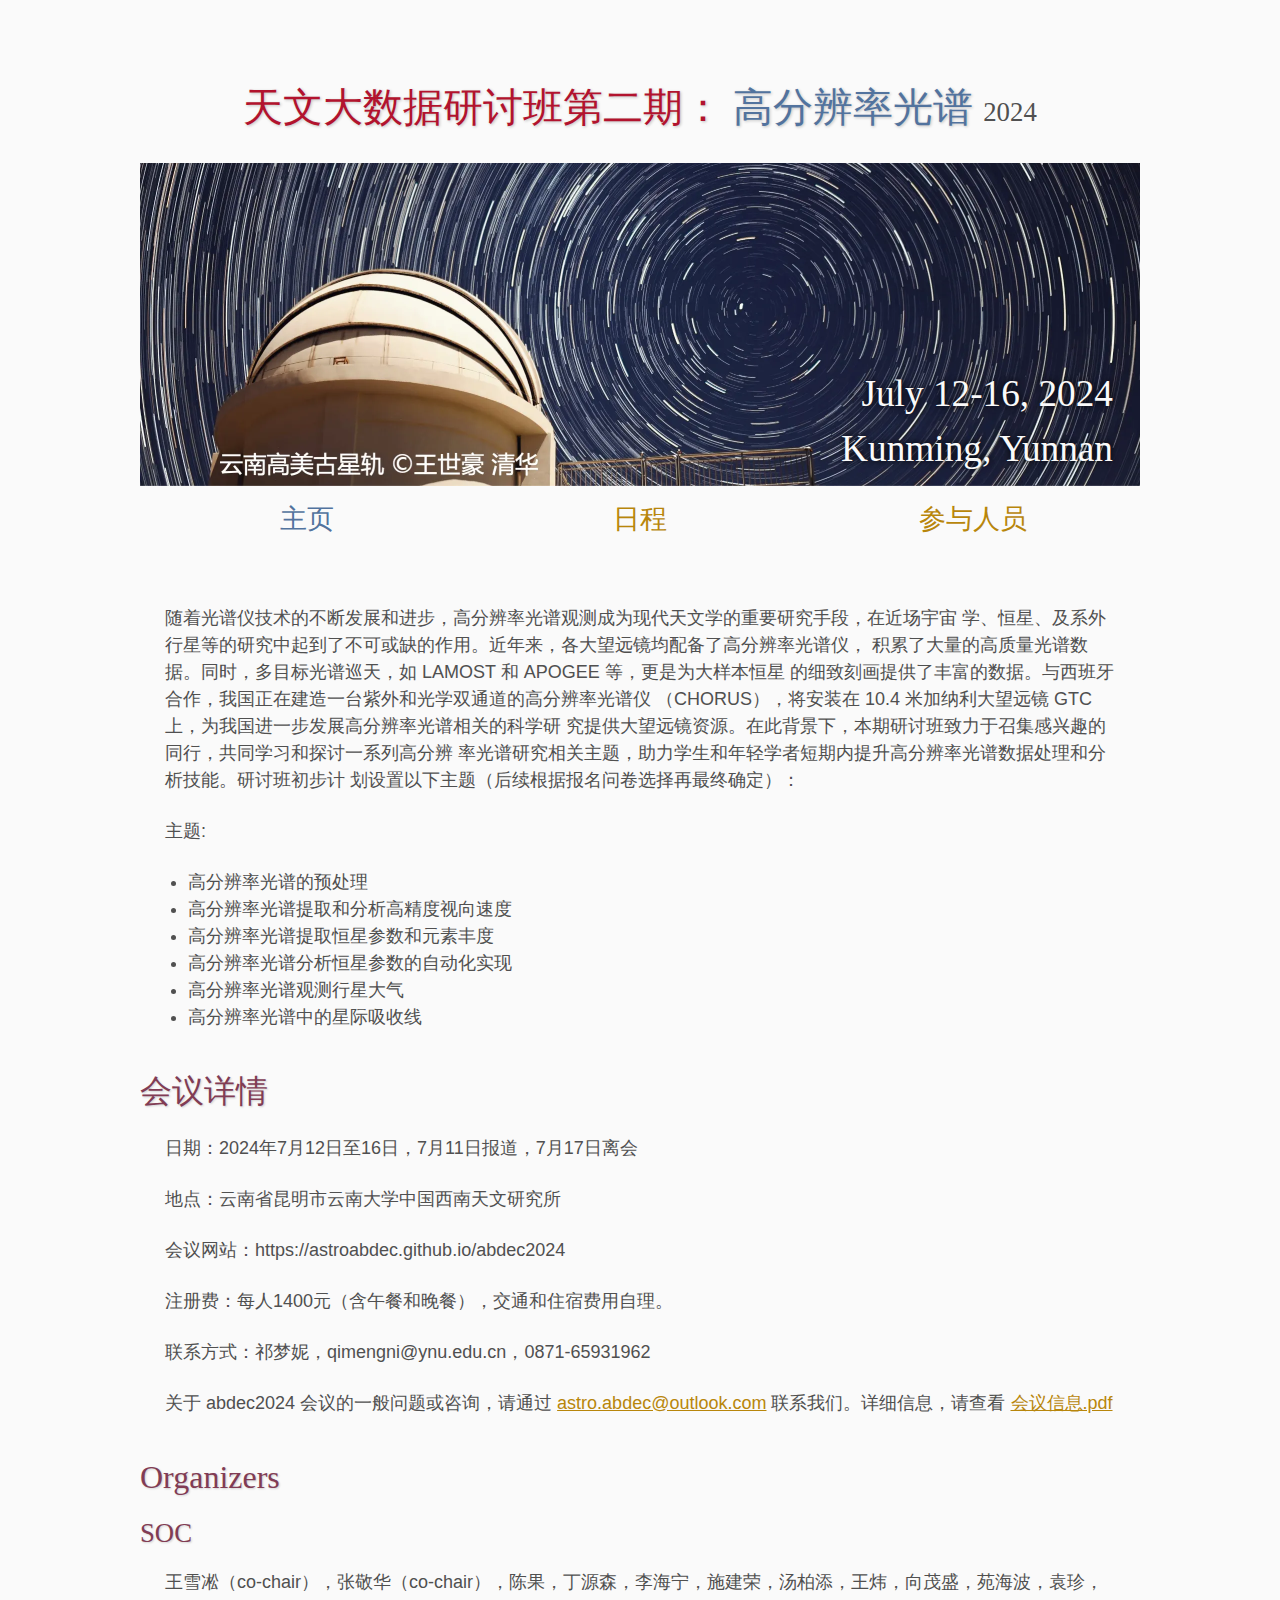
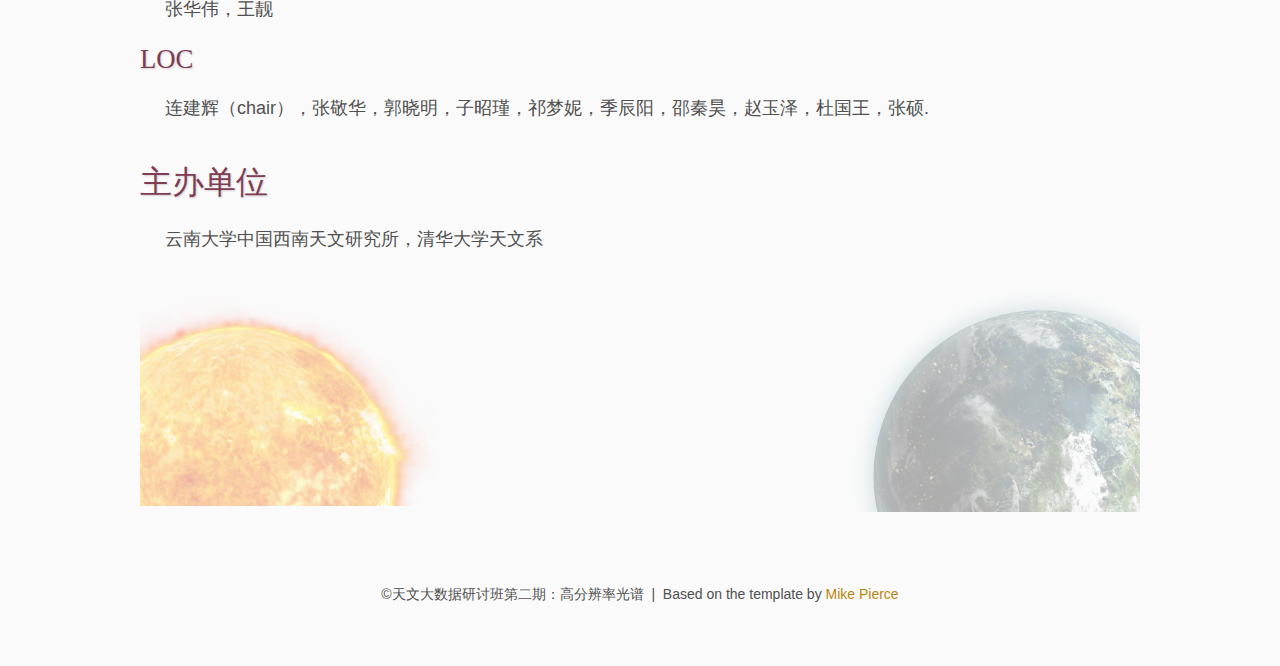
==== commit a103fda8: "提交任务" ====
--- a/index.html
+++ b/index.html
@@ -1,6 +1,5 @@
 <!DOCTYPE html>
 <html lang="en">
-<<<<<<< HEAD
 	<head>
 		<meta http-equiv="content-type" content="text/html; charset=UTF-8">
 		<base href=".">
@@ -18,22 +17,6 @@
 			<div class="top-left"> <span class="title1">天文大数据研讨班第二期： </span><span class="title2">高分辨率光谱</span> <span
 					class="year">2024</span>
 			</div>
-=======
-  <head>
-    <meta http-equiv="content-type" content="text/html; charset=UTF-8">
-    <base href=".">
-    <link rel="shortcut icon" type="image/png" href="assets/favicon.png">
-    <link rel="stylesheet" type="text/css" media="all" href="assets/main.css">
-    <meta name="description" content="EPF2023">
-    <meta name="resource-type" content="document">
-    <meta name="distribution" content="global">
-    <meta name="KeyWords" content="Conference">
-    <title>高分辨率光谱 <- 天文大数据研讨班第二期</title>
-  </head>
-  <body>
-    <div class="banner"> <img src="assets/banner_.webp" class="imgbanner" alt="Astronomy Big Data Exploration Camp (ABDEC) II: High Resolution Spectroscopy">
-      <div class="top-left"> <span class="title1">天文大数据研讨班第二期： </span><span
->>>>>>> 09609cdc4fabedaf1fca98b14e407f5ec3048b30
 
 			<div class="bottom-right">&nbsp; July 12-16, 2024<br>
 				Kunming, Yunnan</div>
@@ -45,7 +28,6 @@
 					<td class="navigation"> <a class="current" title="Conference Home Page" href="/abdec2024">主页</a>
 					</td>
 
-<<<<<<< HEAD
 					</td>
 					<td class="navigation"> <a title="Conference Program" href="program.html">日程</a>
 					</td>
@@ -57,47 +39,6 @@
 			</tbody>
 		</table>
 		<br>
-=======
-              href="/abdec2024">主页</a> </td>
-          
-          </td>
-          <td class="navigation"> <a title="Conference Program" href="program.html">日程</a>
-          </td>
-          <td class="navigation"> <a title="Logistics of the Conference" href="#">Logistics</a>
-          </td>
-          <td class="navigation"> <a title="Conference Participant List" href="participant_list.html">参与人员</a> </td>
-        </tr>
-      </tbody>
-    </table>
-    <br>
-    
-    <p>随着光谱仪技术的不断发展和进步，高分辨率光谱观测成为现代天文学的重要研究手段，在近场宇宙
-        学、恒星、及系外行星等的研究中起到了不可或缺的作用。近年来，各大望远镜均配备了高分辨率光谱仪，
-        积累了大量的高质量光谱数据。同时，多目标光谱巡天，如 LAMOST 和 APOGEE 等，更是为大样本恒星
-        的细致刻画提供了丰富的数据。与西班牙合作，我国正在建造一台紫外和光学双通道的高分辨率光谱仪
-        （CHORUS），将安装在 10.4 米加纳利大望远镜 GTC 上，为我国进一步发展高分辨率光谱相关的科学研
-        究提供大望远镜资源。在此背景下，本期研讨班致力于召集感兴趣的同行，共同学习和探讨一系列高分辨
-        率光谱研究相关主题，助力学生和年轻学者短期内提升高分辨率光谱数据处理和分析技能。研讨班初步计
-        划设置以下主题（后续根据报名问卷选择再最终确定）：</p>
-      <p>主题:</p>
-      <ul class="list">
-        <li class="list">高分辨率光谱的预处理</li>
-        <li class="list">高分辨率光谱提取和分析高精度视向速度</li>
-        <li class="list">高分辨率光谱提取恒星参数和元素丰度</li>
-        <li class="list">高分辨率光谱分析恒星参数的自动化实现</li>
-        <li class="list">高分辨率光谱观测行星大气</li>
-        <li class="list">高分辨率光谱中的星际吸收线</li>
-      </ul>
-      <h2>会议详情</h2> 
-      <p>日期：2024年7月12日至16日，7月11日报道，7月17日离会</p>
-      <p>地点：云南省昆明市云南大学中国西南天文研究所</p>
-      <p>会议网站：https://astroabdec.github.io/abdec2024</p>
-      <p>注册费：每人1400元（含午餐和晚餐），交通和住宿费用自理。</p>
-      <p>联系方式：祁梦妮，qimengni@ynu.edu.cn，0871-65931962</p>
-      <p>
-        关于 abdec2024 会议的一般问题或咨询，请通过 <a href="mailto:astro.abdec@outlook.com">astro.abdec@outlook.com</a> 联系我们。
-      </p>
->>>>>>> 09609cdc4fabedaf1fca98b14e407f5ec3048b30
 
 		<p>随着光谱仪技术的不断发展和进步，高分辨率光谱观测成为现代天文学的重要研究手段，在近场宇宙
 			学、恒星、及系外行星等的研究中起到了不可或缺的作用。近年来，各大望远镜均配备了高分辨率光谱仪，
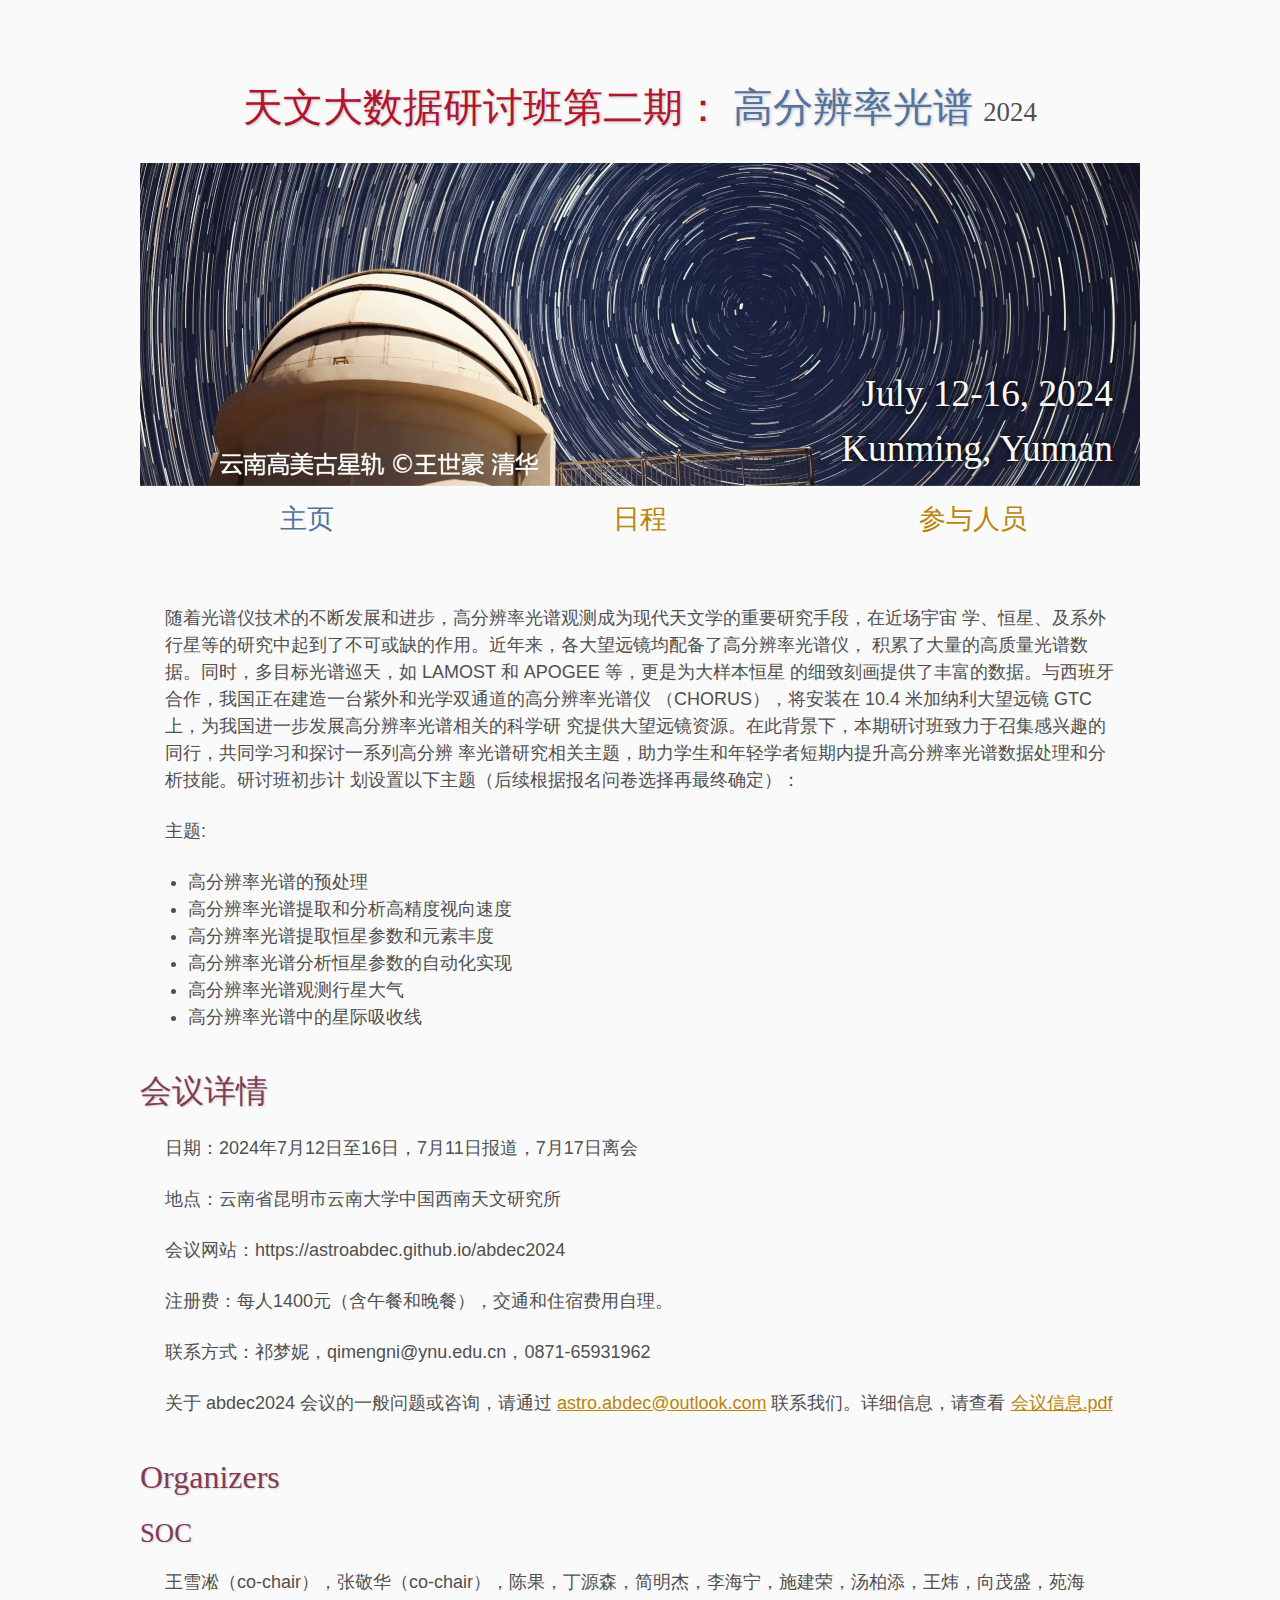
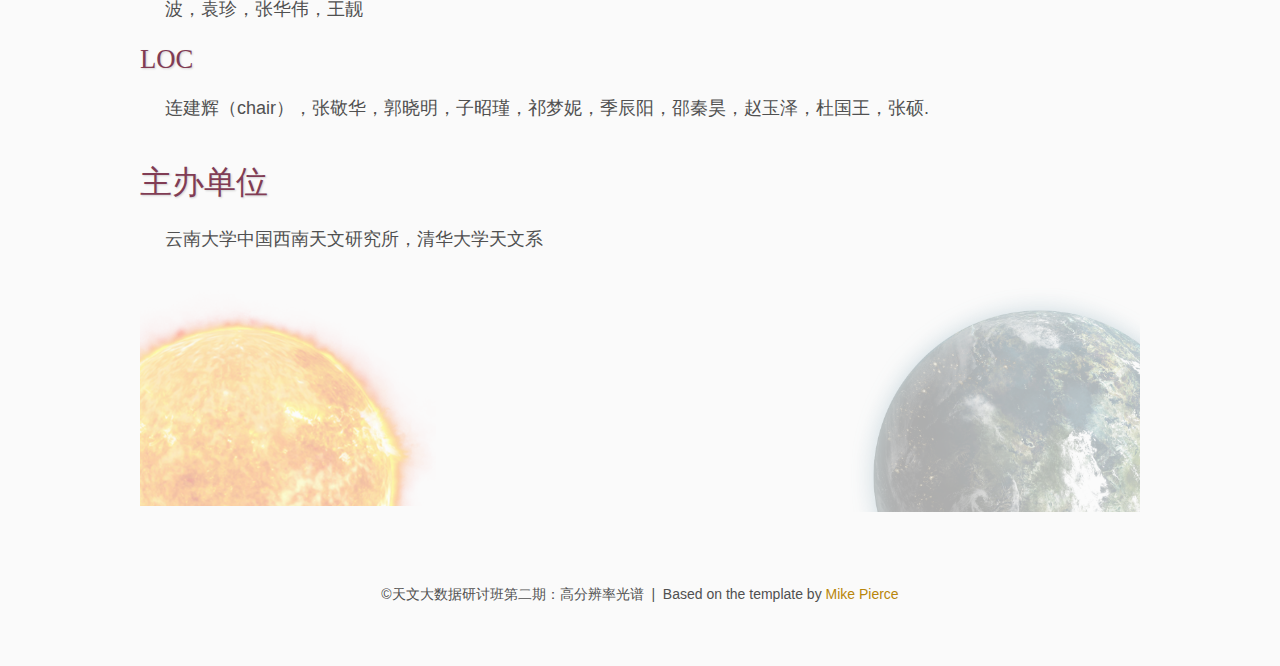
==== commit aeb2b996: "jianmingjie" ====
--- a/index.html
+++ b/index.html
@@ -70,7 +70,7 @@
 
 		<h2>Organizers</h2>
 		<h3 class="two-colum-title">SOC</h3>
-		<p>王雪凇（co-chair），张敬华（co-chair），陈果，丁源森，李海宁，施建荣，汤柏添，王炜，向茂盛，苑海波，袁珍，张华伟，王靓</p>
+		<p>王雪凇（co-chair），张敬华（co-chair），陈果，丁源森，简明杰，李海宁，施建荣，汤柏添，王炜，向茂盛，苑海波，袁珍，张华伟，王靓</p>
 		<h3 class="two-colum-title">LOC</h3>
 		<p>连建辉（chair），张敬华，郭晓明，子昭瑾，祁梦妮，季辰阳，邵秦昊，赵玉泽，杜国王，张硕.
 		</p>
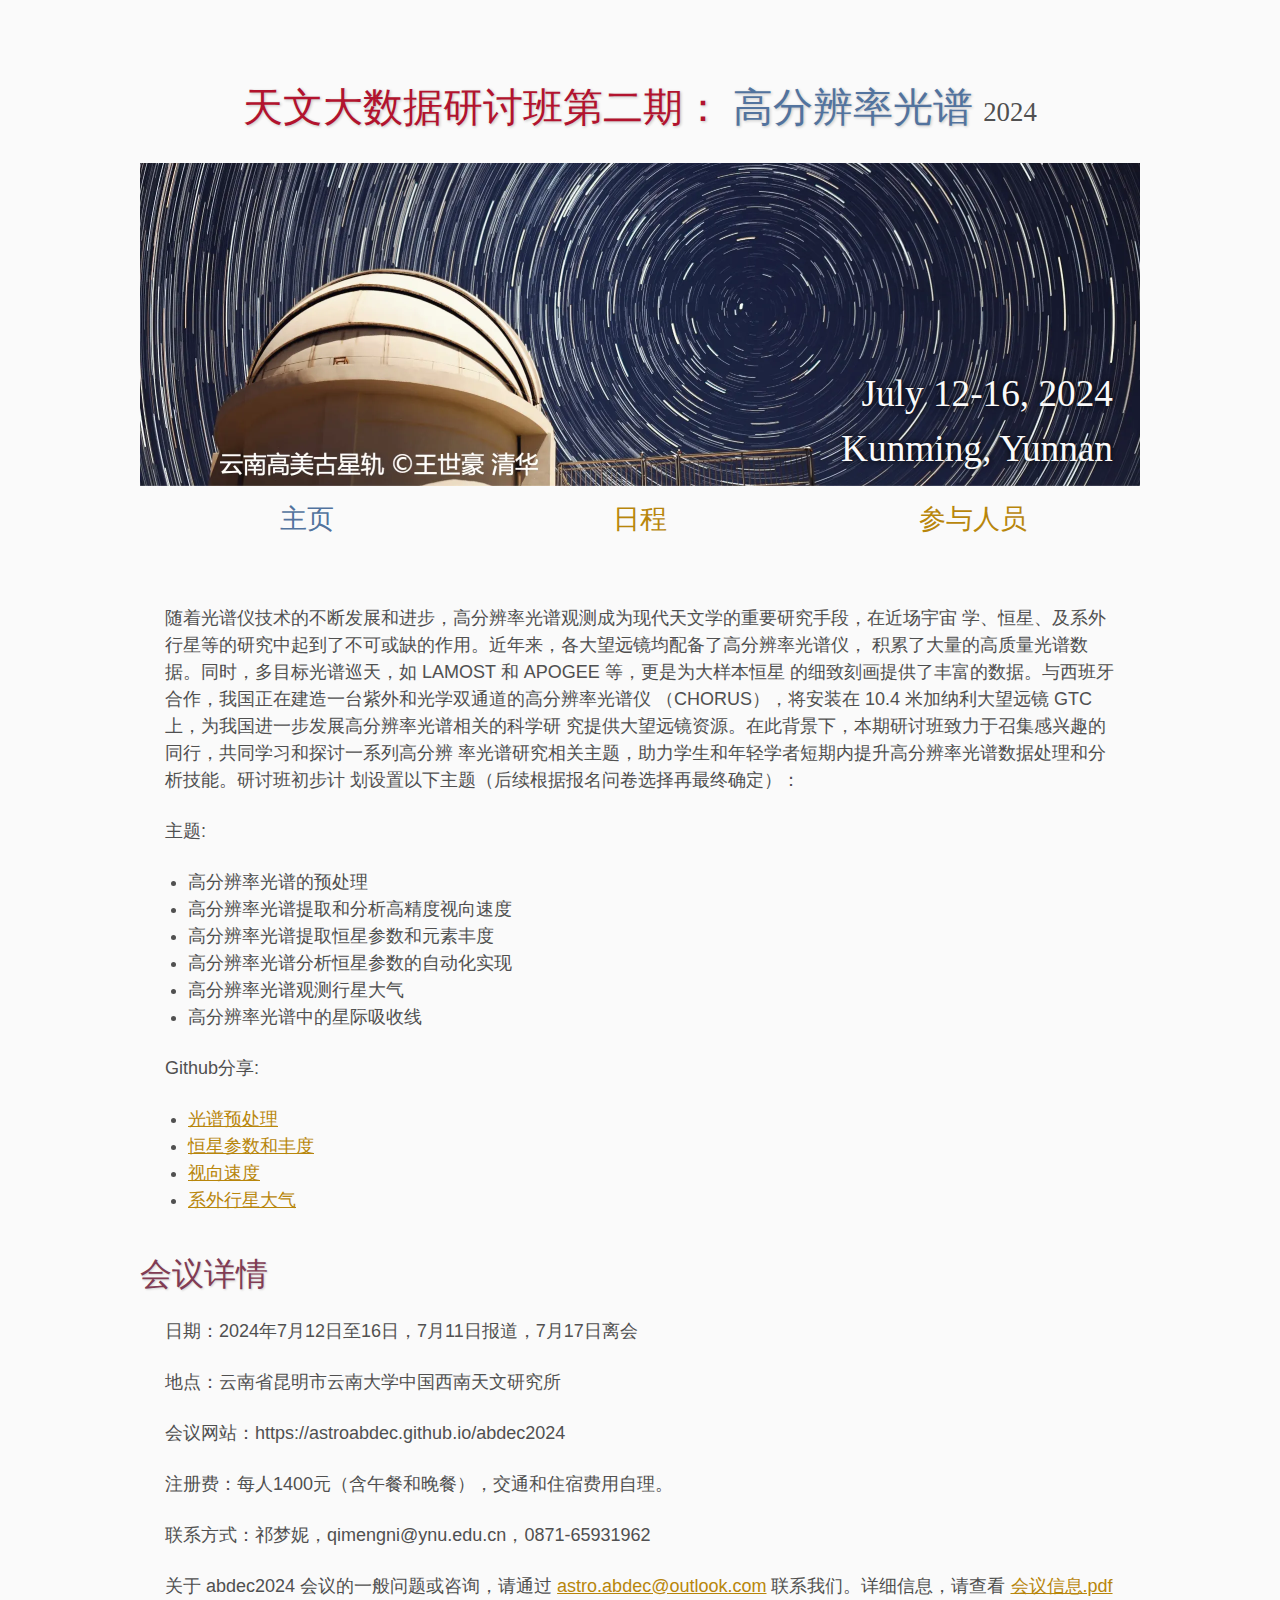
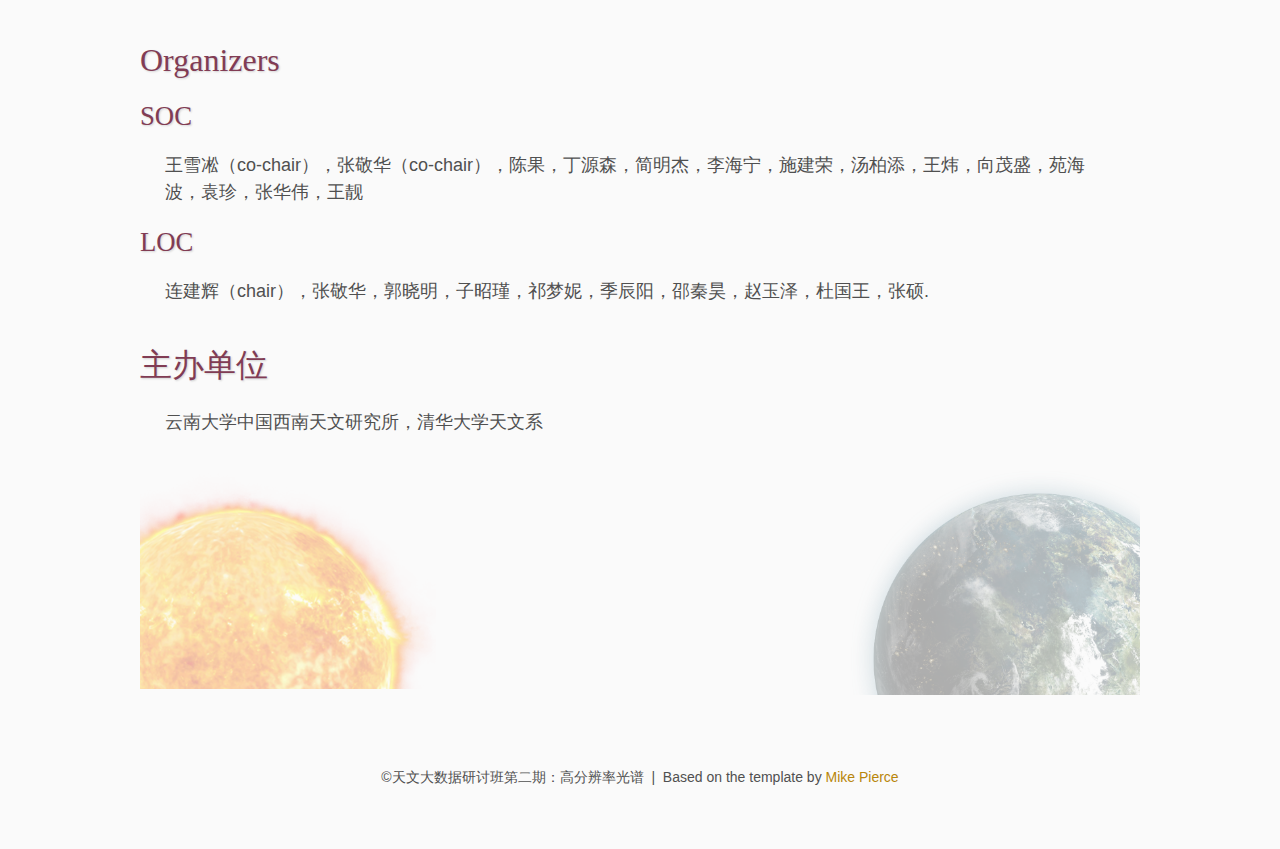
==== commit 80e101b1: "<li class="list"><a href="https://github.com/astroabdec/raw_reduction">光谱预处理</a></li>" ====
--- a/index.html
+++ b/index.html
@@ -57,6 +57,15 @@
 			<li class="list">高分辨率光谱观测行星大气</li>
 			<li class="list">高分辨率光谱中的星际吸收线</li>
 		</ul>
+
+		<p>Github分享:</p>
+		<ul class="list">
+			<li class="list"><a href="https://github.com/astroabdec/raw_reduction">光谱预处理</a></li>
+			<li class="list"><a href="https://github.com/astroabdec/stellar_spec">恒星参数和丰度</a></li>
+			<li class="list"><a href="https://github.com/astroabdec/prv">视向速度</a></li>
+			<li class="list"><a href="https://github.com/astroabdec/planet_atm">系外行星大气</a></li>
+			
+		</ul>
 		<h2>会议详情</h2>
 		<p>日期：2024年7月12日至16日，7月11日报道，7月17日离会</p>
 		<p>地点：云南省昆明市云南大学中国西南天文研究所</p>
